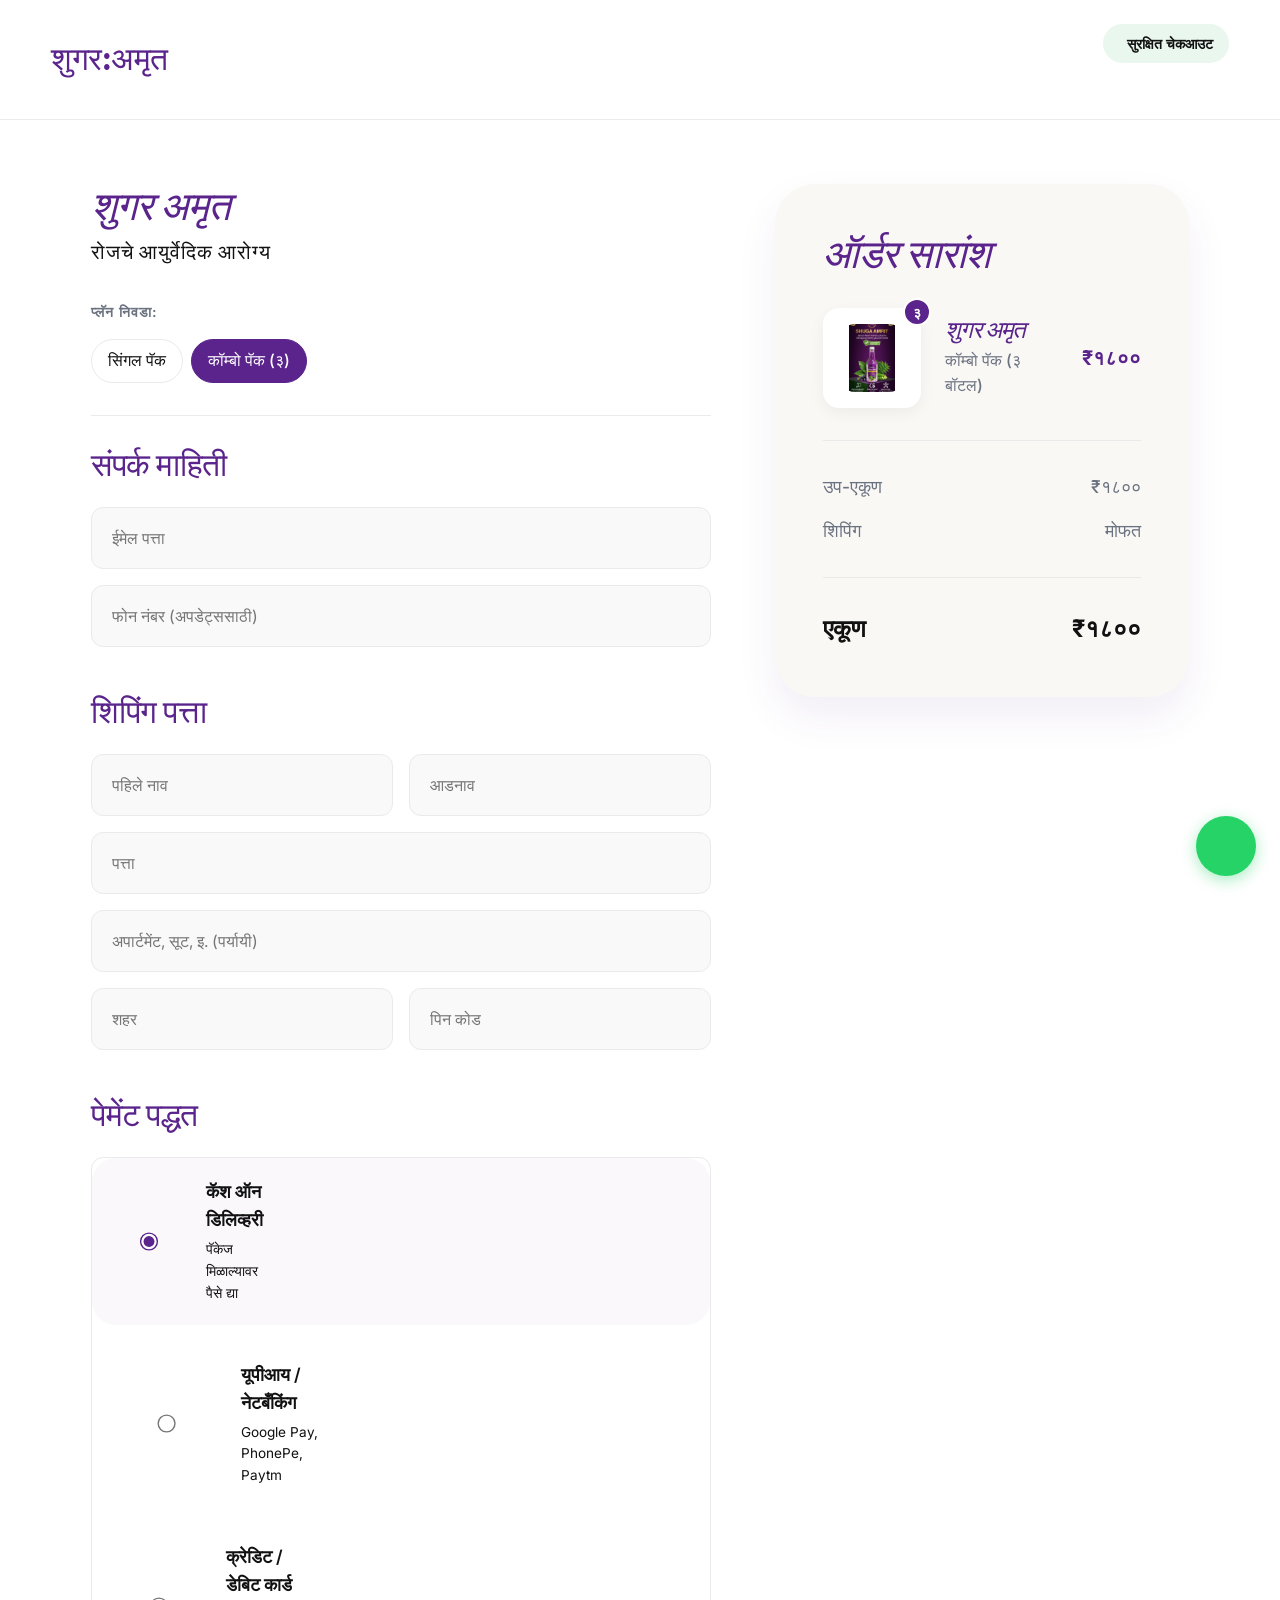
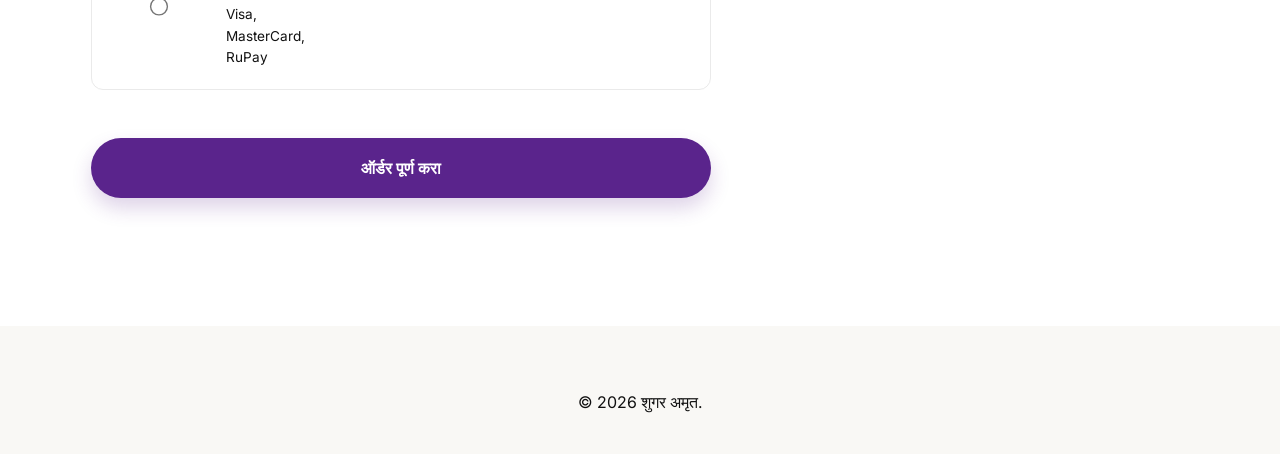
==== checkout.html @ d5b39d48 "Initial commit of Ecom Website" ====
<!DOCTYPE html>
<html lang="mr">
<head>
    <meta charset="UTF-8">
    <meta name="viewport" content="width=device-width, initial-scale=1.0">
    <title>चेकआउट | शुगर अमृत</title>
    
    <link rel="preconnect" href="https://fonts.googleapis.com">
    <link rel="preconnect" href="https://fonts.gstatic.com" crossorigin>
    <link href="https://fonts.googleapis.com/css2?family=DM+Serif+Display:ital@0;1&family=Inter:wght@400;500;600;700&display=swap" rel="stylesheet">
    <link rel="stylesheet" href="css/styles.css">
    <link href="https://cdn.jsdelivr.net/npm/remixicon@3.5.0/fonts/remixicon.css" rel="stylesheet">
</head>
<body class="checkout-page">

    <!-- CHECKOUT HEADER -->
    <header class="checkout-header">
        <div class="container checkout-header-inner">
            <a href="index.html" class="logo">शुगर:अमृत</a>
            <div class="secure-badge"><i class="ri-lock-2-line"></i> सुरक्षित चेकआउट</div>
        </div>
    </header>

    <main class="checkout-grid fade-in">
        
        <!-- LEFT COLUMN: FORM -->
        <div class="checkout-form-section">
            <form class="checkout-form" id="checkoutForm">
                
                <div class="shade-selector">
                    <h3 class="italic-display" style="font-size: 2.5rem; margin-bottom: 0.5rem;">शुगर अमृत</h3>
                    <p style="text-transform: none; font-family: var(--font-heading); font-size: 1.25rem; color: var(--clr-text); font-weight: 400; margin-bottom: 2rem;">रोजचे आयुर्वेदिक आरोग्य</p>
                    
                    <p>प्लॅन निवडा:</p>
                    <div class="shade-pills" id="planSelector">
                        <div class="shade-pill" data-plan="single">सिंगल पॅक</div>
                        <div class="shade-pill active" data-plan="combo">कॉम्बो पॅक (३)</div>
                    </div>
                </div>

                <div style="margin: 2rem 0; height: 1px; background: #EAEAEA;"></div>

                <section class="form-group">
                    <h3>संपर्क माहिती</h3>
                    <div class="input-row">
                        <input type="email" placeholder="ईमेल पत्ता" required>
                    </div>
                    <div class="input-row">
                        <input type="tel" placeholder="फोन नंबर (अपडेट्ससाठी)" required>
                    </div>
                </section>

                <section class="form-group">
                    <h3>शिपिंग पत्ता</h3>
                    <div class="input-row split">
                        <input type="text" placeholder="पहिले नाव" required>
                        <input type="text" placeholder="आडनाव" required>
                    </div>
                    <div class="input-row">
                        <input type="text" placeholder="पत्ता" required>
                    </div>
                    <div class="input-row">
                        <input type="text" placeholder="अपार्टमेंट, सूट, इ. (पर्यायी)">
                    </div>
                    <div class="input-row split">
                        <input type="text" placeholder="शहर" required>
                        <input type="text" placeholder="पिन कोड" required>
                    </div>
                </section>

                <section class="form-group">
                    <h3>पेमेंट पद्धत</h3>
                    <div class="payment-methods">
                        <label class="payment-option selected">
                            <div class="payment-radio-flex">
                                <input type="radio" name="payment" value="cod" checked>
                                <div class="payment-info">
                                    <span class="option-text">कॅश ऑन डिलिव्हरी</span>
                                    <span class="payment-subtext">पॅकेज मिळाल्यावर पैसे द्या</span>
                                </div>
                            </div>
                            <i class="ri-money-rupee-circle-line payment-icon"></i>
                        </label>
                        <label class="payment-option">
                            <div class="payment-radio-flex">
                                <input type="radio" name="payment" value="upi">
                                <div class="payment-info">
                                    <span class="option-text">यूपीआय / नेटबँकिंग</span>
                                    <span class="payment-subtext">Google Pay, PhonePe, Paytm</span>
                                </div>
                            </div>
                            <div class="payment-icons-group">
                                <i class="ri-google-play-line"></i>
                                <i class="ri-smartphone-line"></i>
                            </div>
                        </label>
                        <label class="payment-option">
                            <div class="payment-radio-flex">
                                <input type="radio" name="payment" value="card">
                                <div class="payment-info">
                                    <span class="option-text">क्रेडिट / डेबिट कार्ड</span>
                                    <span class="payment-subtext">Visa, MasterCard, RuPay</span>
                                </div>
                            </div>
                            <div class="payment-icons-group">
                                <i class="ri-visa-line"></i>
                                <i class="ri-mastercard-line"></i>
                            </div>
                        </label>
                    </div>
                </section>

                <button type="submit" class="btn btn-primary btn-block btn-pay">ऑर्डर पूर्ण करा</button>
            </form>
        </div>

        <!-- RIGHT COLUMN: SUMMARY -->
        <aside class="checkout-summary-section">
            <div class="summary-card">
                <h3 class="italic-display">ऑर्डर सारांश</h3>
                
                <div class="cart-item">
                    <div class="item-img">
                        <img src="assets/images/product-main.png" alt="Product">
                        <span class="item-qty" id="qtyBadge">३</span>
                    </div>
                    <div class="item-details">
                        <h4 class="italic-display">शुगर अमृत</h4>
                        <p class="item-variant" id="planName">कॉम्बो पॅक</p>
                    </div>
                    <div class="item-price" id="planPrice">₹१८००</div>
                </div>

                <div class="summary-lines">
                    <div class="line">
                        <span>उप-एकूण</span>
                        <span id="subtotalPrice">₹१८००</span>
                    </div>
                    <div class="line">
                        <span>शिपिंग</span>
                        <span>मोफत</span>
                    </div>
                </div>
                
                <div class="summary-total">
                    <span>एकूण</span>
                    <span class="total-price" id="totalPrice">₹१८००</span>
                </div>
            </div>
        </aside>
        
    </main>

    <footer class="footer">
        <div class="container footer-bottom" style="border: none; padding-top: 0; margin-top: -2rem;">
            <p>&copy; 2026 शुगर अमृत.</p>
        </div>
    </footer>

    <!-- WHATSAPP FLOATING BUTTON -->
    <a href="https://wa.me/919270283842" target="_blank" class="whatsapp-float">
        <i class="ri-whatsapp-line"></i>
    </a>

    <!-- PAYMENT GATEWAY MODAL (SIMULATED) -->
    <div id="payment-modal" class="payment-modal">
        <div class="payment-modal-content">
            <div class="payment-modal-header">
                <h3>सुरक्षित पेमेंट</h3>
                <button type="button" class="close-modal"><i class="ri-close-line"></i></button>
            </div>
            <div class="payment-modal-body">
                <div class="secure-badge"><i class="ri-lock-2-line"></i> 100% Secure Checkout</div>
                
                <div class="payment-loader" id="payment-loader">
                    <div class="spinner"></div>
                    <p>पेमेंट गेटवे लोड होत आहे...</p>
                </div>
                
                <div class="payment-form" id="payment-fake-form" style="display:none;">
                    <p class="pay-amount">एकूण रक्कम: <span id="modal-amount">₹९९९</span></p>
                    
                    <!-- CARD UI -->
                    <div id="card-ui-section" style="display:none;">
                        <div class="fake-input">
                            <i class="ri-bank-card-line"></i> 
                            <input type="text" placeholder="कार्ड नंबर प्रविष्ट करा" style="background:transparent; border:none; outline:none; width:100%; font-size:1rem; color:var(--clr-dark);">
                        </div>
                    </div>

                    <!-- UPI UI -->
                    <div id="upi-ui-section" style="display:none; text-align:center;">
                        <div style="background:#F5F7FA; padding:1.5rem; border-radius:var(--radius-lg); margin-bottom:1rem; border:1px solid var(--clr-gray-300);">
                            <div style="display:flex; align-items:center; justify-content:center; gap:0.5rem; margin-bottom:1rem;">
                                <div style="background:#5C469C; color:white; width:36px; height:36px; border-radius:50%; display:flex; align-items:center; justify-content:center; font-weight:bold; font-size:1.1rem;">S</div>
                                <h4 style="margin:0; font-size:1.25rem; color:var(--clr-dark);">Sanket Metkar</h4>
                            </div>
                            <!-- Generating real UPI QR Code using QR Server API -->
                            <img src="https://api.qrserver.com/v1/create-qr-code/?size=200x200&data=upi://pay?pa=sanketmetkar2023@okaxis&pn=Sanket%20Metkar" alt="UPI QR Code" style="background:white; padding:0.5rem; border-radius:0.5rem; border:1px solid #EAEAEA; max-width:200px;">
                            <p style="margin-top:1rem; font-weight:600; color:var(--clr-dark); font-size:1.1rem;">UPI ID: sanketmetkar2023@okaxis</p>
                            <p style="margin-top:0.5rem; font-size:0.9rem; color:var(--clr-gray-600);">कोणत्याही UPI ॲपसह स्कॅन करा (GPay, PhonePe, Paytm)</p>
                        </div>
                    </div>

                    <button type="button" class="btn btn-primary btn-block" id="confirm-fake-pay" style="margin-top:1.5rem;">पेमेंट पूर्ण केले</button>
                </div>
                
                <div class="payment-success" id="payment-success-msg" style="display:none;">
                    <i class="ri-checkbox-circle-fill" style="color:var(--clr-success); font-size:5rem; margin-bottom:1rem; display:inline-block;"></i>
                    <h3>पेमेंट यशस्वी!</h3>
                    <p style="margin-top:0.5rem; color:var(--clr-gray-600);">तुमची ऑर्डर प्राप्त झाली आहे.</p>
                </div>
            </div>
        </div>
    </div>

    <!-- JS -->
    <script src="js/app.js"></script>
</body>
</html>
---- css/styles.css ----
/* ==========================================================================
   "UN:FLTRD" INSPIRED DESIGN SYSTEM & VARIABLES
   ========================================================================== */
:root {
    /* Colors */
    --clr-primary: #5A248C; /* Deep Royal Purple */
    --clr-primary-light: #7E40BB; 
    --clr-secondary: #2E6B3F; /* Forest Green */
    --clr-accent: #D4AF37; /* Gold */
    --clr-bg: #F9F8F5; /* Warm Off White */
    --clr-white: #FFFFFF;
    --clr-text: #111111;
    --clr-muted: #6B7280;
    
    /* Vibrant Gradients */
    --gradient-hero: linear-gradient(145deg, #F9F8F5 0%, #EADDF2 50%, #F5EFD7 100%);
    --gradient-alt: linear-gradient(145deg, #EADDF2 0%, #D5E2D9 100%);

    /* Typography */
    --font-heading: 'DM Serif Display', serif;
    --font-body: 'Inter', sans-serif;

    /* Layout */
    --max-width: 1400px;
    --radius-lg: 40px;
    --radius-md: 24px;
    --shadow-card: 0 20px 40px rgba(90, 36, 140, 0.08);
    --shadow-hover: 0 30px 60px rgba(90, 36, 140, 0.15);
    --transition: all 0.3s cubic-bezier(0.25, 0.8, 0.25, 1);
}

* { margin: 0; padding: 0; box-sizing: border-box; }
html { scroll-behavior: smooth; font-size: 16px; }
body { font-family: var(--font-body); color: var(--clr-text); background-color: var(--clr-bg); line-height: 1.6; overflow-x: hidden; }

h1, h2, h3, h4, h5, h6 { font-family: var(--font-heading); font-weight: 400; line-height: 1.1; color: var(--clr-primary); letter-spacing: -0.5px; }
.italic-display { font-style: italic; letter-spacing: -1px; }
a { text-decoration: none; color: inherit; transition: var(--transition); }
ul { list-style: none; }
img { max-width: 100%; height: auto; display: block; border-radius: inherit; }

.container { max-width: var(--max-width); margin: 0 auto; padding: 0 4vw; }
.section-padding { padding: 6rem 0; }
.bg-gradient { background: var(--gradient-alt); }
.bg-white { background-color: var(--clr-white); }
.text-center { text-align: center; }

/* ==========================================================================
   BUTTONS & CARDS
   ========================================================================== */
.btn { display: inline-flex; align-items: center; justify-content: center; padding: 1.25rem 2.5rem; font-family: var(--font-body); font-weight: 600; font-size: 1rem; cursor: pointer; border: none; border-radius: 100px; transition: var(--transition); }
.btn-primary { background-color: var(--clr-primary); color: var(--clr-white); box-shadow: 0 10px 20px rgba(90, 36, 140, 0.2); }
.btn-primary:hover { background-color: var(--clr-primary-light); transform: translateY(-2px); box-shadow: 0 15px 30px rgba(90, 36, 140, 0.3); }
.btn-outline { background-color: var(--clr-white); border: 2px solid var(--clr-primary); color: var(--clr-primary); }
.btn-outline:hover { background-color: var(--clr-primary); color: var(--clr-white); }
.btn-large { padding: 1.5rem 3rem; font-size: 1.1rem; }
.btn-block { width: 100%; }

.soft-card { background: var(--clr-white); border-radius: var(--radius-lg); box-shadow: var(--shadow-card); overflow: hidden; transition: var(--transition); }
.soft-card:hover { box-shadow: var(--shadow-hover); transform: translateY(-5px); }

/* ==========================================================================
   NAVIGATION
   ========================================================================== */
.top-bar { background-color: var(--clr-primary); color: var(--clr-white); text-align: center; padding: 0.6rem; font-size: 0.85rem; font-weight: 500; text-transform: uppercase; letter-spacing: 1px; }
.navbar { position: sticky; top: 0; background: rgba(255, 255, 255, 0.95); backdrop-filter: blur(10px); z-index: 100; box-shadow: 0 4px 20px rgba(0,0,0,0.03); }
.nav-inner { display: flex; justify-content: space-between; align-items: center; height: 80px; }
.logo { font-family: var(--font-heading); font-size: 2rem; letter-spacing: -0.5px; color: var(--clr-primary); text-transform: lowercase; }
.nav-links { display: flex; gap: 3rem; }
.nav-links a { font-size: 1rem; font-weight: 600; color: var(--clr-primary); }
.nav-links a:hover { color: var(--clr-accent); }
.nav-cta { padding: 0.75rem 1.75rem; }

/* Mobile Nav */
.mobile-menu-btn { display: none; font-size: 1.75rem; color: var(--clr-primary); cursor: pointer; }
.mobile-nav-overlay { position: fixed; top: 0; left: 0; width: 100%; height: 100vh; background: var(--gradient-hero); z-index: 999; display: flex; flex-direction: column; justify-content: center; align-items: center; gap: 2rem; transform: translateY(-100%); transition: transform 0.4s cubic-bezier(0.77, 0, 0.175, 1); }
.mobile-nav-overlay.active { transform: translateY(0); }
.close-menu { position: absolute; top: 2rem; right: 2rem; font-size: 2rem; color: var(--clr-primary); cursor: pointer; }
.mobile-link { font-family: var(--font-heading); font-size: 3rem; color: var(--clr-primary); }

/* ==========================================================================
   E-COMMERCE HERO
   ========================================================================== */
.hero { background: var(--gradient-hero); padding: 4rem 0 6rem; border-bottom-left-radius: var(--radius-lg); border-bottom-right-radius: var(--radius-lg); margin-bottom: 2rem; }
.hero-ecommerce-grid { display: grid; grid-template-columns: 1fr 1fr; gap: 4rem; align-items: center; }

.visual-card { padding: 0; align-items: center; background: transparent; overflow: hidden; height: auto; display: flex; justify-content: center; position: relative; border-radius: var(--radius-lg); }
.visual-card img { width: 100%; height: auto; object-fit: cover; padding: 0; border-radius: var(--radius-lg); display: block; }
.badge-absolute { position: absolute; top: 1.5rem; left: 1.5rem; }
.eyebrow-badge { background: var(--clr-primary); color: var(--clr-white); padding: 0.5rem 1.25rem; border-radius: 100px; font-size: 0.85rem; font-weight: 600; }

.thumb-strip { display: flex; gap: 1rem; margin-top: 1.5rem; justify-content: center; }
.thumb-strip img { width: 80px; height: 80px; object-fit: cover; border-radius: var(--radius-md); border: 2px solid transparent; cursor: pointer; transition: var(--transition); background: var(--clr-white); padding: 0.5rem; }
.thumb-strip img.active { border-color: var(--clr-primary); }

.reviews-stars { display: flex; align-items: center; gap: 0.5rem; font-size: 0.9rem; font-weight: 600; color: var(--clr-muted); margin-bottom: 1.5rem; }
.reviews-stars i { color: var(--clr-accent); font-size: 1.2rem; }
.hero-title-ecommerce { font-size: 4rem; margin-bottom: 1rem; }
.hero-subtitle { font-size: 1.15rem; color: var(--clr-text); font-weight: 500; margin-bottom: 2rem; }

.price-display { display: flex; align-items: baseline; gap: 1rem; margin-bottom: 1rem; }
.current-price { font-size: 2.5rem; font-weight: 700; color: var(--clr-primary); }
.mrp-price { font-size: 1.25rem; text-decoration: line-through; color: var(--clr-muted); }
.save-badge { background: #E8F5E9; color: var(--clr-secondary); padding: 0.3rem 0.75rem; border-radius: 100px; font-weight: 700; font-size: 0.85rem; }

.trust-icons-strip { display: flex; gap: 1.5rem; margin-top: 2rem; font-size: 0.9rem; font-weight: 600; color: var(--clr-muted); }
.trust-icons-strip i { color: var(--clr-primary); font-size: 1.2rem; vertical-align: middle; margin-right: 0.25rem; }

/* LOGO BANNER */
.logo-banner { padding: 2rem 0; border-bottom: 1px solid #EAEAEA; text-align: center; }
.logo-banner-text { font-weight: 700; font-size: 0.9rem; color: var(--clr-muted); letter-spacing: 2px; }

/* ==========================================================================
   LIFESTYLE BANNER
   ========================================================================== */
.lifestyle-banner { padding: 4rem 0; }
.lifestyle-card { display: grid; grid-template-columns: 1fr 1fr; align-items: center; background: var(--gradient-alt); }
.lifestyle-img img { width: 100%; height: 100%; object-fit: cover; }
.lifestyle-content { padding: 4rem; }

/* ==========================================================================
   REVIEWS SECTION
   ========================================================================== */
.reviews-grid { display: grid; grid-template-columns: repeat(3, 1fr); gap: 2rem; }
.review-card { padding: 3rem 2rem; text-align: center; }
.review-stars { margin-bottom: 1.5rem; }
.review-stars i { color: var(--clr-accent); font-size: 1.5rem; }
.review-card h3 { font-size: 1.75rem; margin-bottom: 1rem; }
.review-text { font-size: 1rem; color: var(--clr-text); font-weight: 500; margin-bottom: 2rem; line-height: 1.6; }
.review-author { font-weight: 700; font-size: 0.9rem; color: var(--clr-muted); display: flex; align-items: center; justify-content: center; gap: 0.5rem; }
.verified { color: var(--clr-secondary); font-size: 0.8rem; background: #E8F5E9; padding: 0.2rem 0.6rem; border-radius: 100px; display: inline-flex; align-items: center; gap: 0.25rem;}

/* ==========================================================================
   FAQ SECTION
   ========================================================================== */
.faq-container { max-width: 800px; margin: 0 auto; }
.faq-accordion { margin-top: 3rem; }
.faq-item { border-bottom: 1px solid #EAEAEA; margin-bottom: 1rem; padding-bottom: 1rem; }
.faq-header { display: flex; justify-content: space-between; align-items: center; cursor: pointer; padding: 1rem 0; }
.faq-header h4 { font-family: var(--font-body); font-weight: 700; font-size: 1.1rem; color: var(--clr-text); margin: 0; }
.faq-header i { font-size: 1.5rem; color: var(--clr-primary); transition: transform 0.3s; }
.faq-item.active .faq-header i { transform: rotate(45deg); }
.faq-content { max-height: 0; overflow: hidden; transition: max-height 0.3s ease-out; }
.faq-item.active .faq-content { max-height: 200px; }
.faq-content p { color: var(--clr-muted); font-weight: 500; padding-bottom: 1rem; }


/* ==========================================================================
   BENEFITS / TIMELINE / PRICING (From un:fltrd base)
   ========================================================================== */
.section-heading { text-align: center; margin-bottom: 4rem; }
.section-heading h2 { font-size: 4rem; margin-bottom: 1rem; }
.section-heading p { font-size: 1.25rem; color: var(--clr-muted); font-weight: 500; }

.benefits-grid { display: grid; grid-template-columns: repeat(4, 1fr); gap: 2rem; }
.benefit-card { background: var(--clr-white); border-radius: var(--radius-md); padding: 2.5rem 2rem; text-align: center; box-shadow: 0 10px 30px rgba(0,0,0,0.03); border: 2px solid transparent; transition: var(--transition); }
.benefit-card:hover { border-color: var(--clr-primary); transform: translateY(-5px); }
.benefit-card h3 { font-size: 1.5rem; margin-bottom: 1rem; }
.benefit-card i { font-size: 2.5rem; color: var(--clr-accent); margin-bottom: 1rem; display: block; }

.timeline-grid { display: grid; grid-template-columns: repeat(3, 1fr); gap: 2rem; position: relative; text-align: center; }
.timeline-grid::before { content: ''; position: absolute; top: 50%; left: 10%; right: 10%; height: 2px; border-top: 2px dashed #E0E0E0; z-index: 0; }
.timeline-step { position: relative; z-index: 1; }
.timeline-img { width: 200px; height: 200px; margin: 0 auto 2rem; background: var(--clr-bg); border-radius: 50%; padding: 2rem; box-shadow: var(--shadow-card); }
.timeline-img img { width: 100%; height: 100%; object-fit: contain; }
.timeline-node { width: 24px; height: 24px; background: #D8BFE3; border: 4px solid var(--clr-white); border-radius: 50%; margin: 0 auto 1.5rem; }
.timeline-step h4 { font-size: 0.9rem; text-transform: uppercase; letter-spacing: 2px; color: var(--clr-primary); margin-bottom: 0.5rem; font-family: var(--font-body); font-weight: 700; }
.timeline-step h3 { font-size: 1.75rem; margin-bottom: 1rem; }
.timeline-step p { color: var(--clr-muted); font-weight: 500; font-size: 0.9rem; }

.pricing-grid { display: grid; grid-template-columns: 1fr 1fr; gap: 2rem; max-width: 1000px; margin: 0 auto; }
.pricing-card { background: var(--clr-white); border-radius: var(--radius-lg); padding: 3rem; box-shadow: var(--shadow-card); text-align: center; position: relative; border: 2px solid transparent; }
.pricing-card.featured { border-color: var(--clr-primary); }
.pricing-badge { position: absolute; top: -15px; left: 50%; transform: translateX(-50%); background: var(--clr-primary); color: var(--clr-white); padding: 0.5rem 1.5rem; border-radius: 100px; font-weight: 700; font-size: 0.9rem; }
.pricing-card img { height: 200px; margin: 0 auto 2rem; object-fit: contain; }
.pricing-card h3 { font-size: 2.5rem; margin-bottom: 1rem; }
.price { font-size: 2.5rem; font-weight: 700; color: var(--clr-text); font-family: var(--font-body); margin-bottom: 1.5rem; }
.strike { text-decoration: line-through; color: var(--clr-muted); font-size: 1.25rem; font-weight: 400; margin-right: 0.5rem; }
.features-list { margin-bottom: 2.5rem; text-align: left; }
.features-list li { display: flex; align-items: center; gap: 0.75rem; margin-bottom: 1rem; font-weight: 500; }
.features-list i { color: var(--clr-secondary); font-size: 1.25rem; }

/* ==========================================================================
   CHECKOUT PAGE
   ========================================================================== */
.checkout-page { background-color: var(--clr-white); }
.checkout-header { border-bottom: 1px solid #EAEAEA; padding: 1.5rem 0; }
.checkout-header-inner { display: flex; justify-content: space-between; align-items: center; }
.secure-badge { font-size: 0.9rem; color: var(--clr-secondary); font-weight: 600; display: flex; align-items: center; gap: 0.5rem; }
.checkout-grid { display: grid; grid-template-columns: 1.2fr 0.8fr; gap: 4rem; padding: 4rem 4vw; max-width: 1200px; margin: 0 auto; }
.form-group { margin-bottom: 3rem; }
.form-group h3 { font-size: 2rem; margin-bottom: 1.5rem; }
.input-row { margin-bottom: 1rem; }
.input-row.split { display: grid; grid-template-columns: 1fr 1fr; gap: 1rem; }
input { width: 100%; padding: 1.25rem; border: 1px solid #EAEAEA; border-radius: 12px; font-family: var(--font-body); font-size: 1rem; background: #F9F9F9; outline: none; transition: var(--transition); }
input:focus { border-color: var(--clr-primary); background: var(--clr-white); box-shadow: 0 0 0 4px rgba(90,36,140,0.1); }
.payment-methods { border: 1px solid #EAEAEA; border-radius: 12px; overflow: hidden; }
.payment-option { display: flex; align-items: center; gap: 1rem; padding: 1.5rem; border-bottom: 1px solid #EAEAEA; cursor: pointer; background: #F9F9F9; transition: var(--transition); }
.payment-option:last-child { border-bottom: none; }
.payment-option:hover { background: var(--clr-white); }
.option-text { font-weight: 600; font-size: 1.1rem; }
.shade-selector { margin-bottom: 2rem; }
.shade-selector p { font-size: 0.9rem; font-weight: 600; margin-bottom: 1rem; color: var(--clr-muted); text-transform: uppercase; letter-spacing: 1px; }
.shade-pills { display: flex; gap: 0.5rem; flex-wrap: wrap; }
.shade-pill { border: 1px solid #EAEAEA; padding: 0.5rem 1rem; border-radius: 100px; font-weight: 500; cursor: pointer; transition: var(--transition); }
.shade-pill.active { border-color: var(--clr-primary); background: var(--clr-primary); color: var(--clr-white); }
.checkout-summary-section { position: sticky; top: 120px; }
.summary-card { background: var(--clr-bg); border-radius: var(--radius-lg); padding: 3rem; box-shadow: var(--shadow-card); }
.summary-card h3 { font-size: 2.5rem; margin-bottom: 2rem; }
.cart-item { display: flex; align-items: center; gap: 1.5rem; margin-bottom: 2rem; padding-bottom: 2rem; border-bottom: 1px solid #EAEAEA; }
.item-img { position: relative; width: 100px; height: 100px; background: var(--clr-white); border-radius: 16px; padding: 1rem; box-shadow: 0 5px 15px rgba(0,0,0,0.05); }
.item-img img { width: 100%; height: 100%; object-fit: contain; }
.item-qty { position: absolute; top: -10px; right: -10px; background: var(--clr-primary); color: var(--clr-white); width: 28px; height: 28px; border-radius: 50%; display: flex; align-items: center; justify-content: center; font-weight: 600; font-size: 0.9rem; border: 2px solid var(--clr-white); }
.item-details h4 { font-size: 1.5rem; margin-bottom: 0.25rem; }
.item-variant { color: var(--clr-muted); font-weight: 500; }
.item-price { font-weight: 700; font-size: 1.25rem; color: var(--clr-primary); }
.summary-lines .line { display: flex; justify-content: space-between; margin-bottom: 1rem; font-size: 1.1rem; font-weight: 500; color: var(--clr-muted); }
.summary-total { display: flex; justify-content: space-between; align-items: center; margin-top: 2rem; padding-top: 2rem; border-top: 1px solid #EAEAEA; font-size: 1.5rem; font-weight: 700; }

/* ==========================================================================
   FOOTER
   ========================================================================== */
.footer { background: var(--clr-bg); padding: 6rem 0 2rem; margin-top: 4rem; }
.footer-grid { display: grid; grid-template-columns: 2fr 1fr 1fr; gap: 4rem; margin-bottom: 4rem; }
.footer-brand .logo { font-size: 3rem; margin-bottom: 1rem; }
.footer-links h4 { font-size: 1rem; font-family: var(--font-body); font-weight: 700; text-transform: uppercase; margin-bottom: 1.5rem; color: var(--clr-primary); }
.footer-links a { display: block; margin-bottom: 1rem; font-weight: 500; color: var(--clr-text); }
.footer-links a:hover { color: var(--clr-primary); }
.footer-bottom {
    border-top: 1px solid rgba(255, 255, 255, 0.1);
    text-align: center;
    padding-top: 2rem;
    color: var(--clr-gray-300);
}

/* ==========================================================================
   CHECKOUT PAYMENT OPTIONS UI
   ========================================================================== */
.payment-methods {
    display: flex;
    flex-direction: column;
    gap: 1rem;
    margin-top: 1rem;
}
.payment-option {
    display: flex;
    justify-content: space-between;
    align-items: center;
    padding: 1.25rem;
    border: 2px solid var(--clr-gray-300);
    border-radius: var(--radius-md);
    cursor: pointer;
    transition: var(--transition);
    background: #FFF;
}
.payment-option:hover {
    border-color: var(--clr-gray-400);
}
.payment-option.selected {
    border-color: var(--clr-primary);
    background: rgba(86, 43, 140, 0.03);
}
.payment-radio-flex {
    display: flex;
    align-items: center;
    gap: 1.25rem;
}
.payment-radio-flex input[type="radio"] {
    transform: scale(1.4);
    accent-color: var(--clr-primary);
}
.payment-info {
    display: flex;
    flex-direction: column;
}
.payment-info .option-text {
    font-weight: 600;
    color: var(--clr-dark);
    font-size: 1.1rem;
}
.payment-info .payment-subtext {
    font-size: 0.85rem;
    color: var(--clr-gray-600);
    margin-top: 0.3rem;
}
.payment-icons-group {
    display: flex;
    gap: 0.75rem;
    font-size: 1.75rem;
    color: var(--clr-gray-500);
}
.payment-icon {
    font-size: 1.75rem;
    color: var(--clr-primary);
}

/* ==========================================================================
   FAKE PAYMENT MODAL
   ========================================================================== */
.payment-modal {
    display: none;
    position: fixed;
    top: 0; left: 0; right: 0; bottom: 0;
    background: rgba(0,0,0,0.6);
    backdrop-filter: blur(4px);
    z-index: 9999;
    align-items: center;
    justify-content: center;
}
.payment-modal.active {
    display: flex;
}
.payment-modal-content {
    background: #FFF;
    border-radius: var(--radius-lg);
    width: 90%;
    max-width: 420px;
    box-shadow: 0 25px 50px -12px rgba(0,0,0,0.25);
    overflow: hidden;
    animation: modalPop 0.3s cubic-bezier(0.175, 0.885, 0.32, 1.275);
}
@keyframes modalPop {
    0% { transform: scale(0.9); opacity: 0; }
    100% { transform: scale(1); opacity: 1; }
}
.payment-modal-header {
    background: var(--clr-gray-100);
    padding: 1.25rem 1.5rem;
    display: flex;
    justify-content: space-between;
    align-items: center;
    border-bottom: 1px solid var(--clr-gray-200);
}
.payment-modal-header h3 {
    margin: 0;
    font-size: 1.2rem;
    color: var(--clr-dark);
}
.close-modal {
    background: none;
    border: none;
    font-size: 1.5rem;
    cursor: pointer;
    color: var(--clr-gray-500);
    transition: var(--transition);
}
.close-modal:hover { color: var(--clr-danger); }
.payment-modal-body {
    padding: 2rem;
    text-align: center;
}
.secure-badge {
    display: inline-flex;
    align-items: center;
    gap: 0.5rem;
    background: rgba(39, 174, 96, 0.1);
    color: var(--clr-success);
    padding: 0.5rem 1rem;
    border-radius: 50px;
    font-size: 0.9rem;
    font-weight: 600;
    margin-bottom: 2rem;
}
.spinner {
    width: 45px; height: 45px;
    border: 4px solid var(--clr-gray-200);
    border-top: 4px solid var(--clr-primary);
    border-radius: 50%;
    animation: spin 1s linear infinite;
    margin: 0 auto 1.5rem auto;
}
@keyframes spin { 0% { transform: rotate(0deg); } 100% { transform: rotate(360deg); } }
.fake-input {
    border: 1px solid var(--clr-gray-300);
    padding: 1rem 1.25rem;
    border-radius: var(--radius-md);
    color: var(--clr-gray-500);
    display: flex;
    align-items: center;
    gap: 0.75rem;
    background: var(--clr-gray-100);
    text-align: left;
}
.pay-amount {
    font-size: 1.4rem;
    font-weight: 700;
    margin-bottom: 1.5rem;
    color: var(--clr-dark);
}

/* ==========================================================================
   ANIMATIONS & MOBILE STICKY
   ========================================================================== */
.fade-in { opacity: 0; transform: translateY(20px); transition: opacity 0.8s ease-out, transform 0.8s ease-out; }
.fade-in.visible { opacity: 1; transform: translateY(0); }

.mobile-sticky-cta { display: none; position: fixed; bottom: 0; left: 0; width: 100%; background: var(--clr-white); padding: 1rem 4vw; box-shadow: 0 -10px 30px rgba(0,0,0,0.1); z-index: 98; transform: translateY(100%); transition: transform 0.3s; border-top-left-radius: var(--radius-md); border-top-right-radius: var(--radius-md); }
.mobile-sticky-cta.visible { transform: translateY(0); }

/* WhatsApp Floating Button */
.whatsapp-float {
    position: fixed;
    bottom: 24px;
    right: 24px;
    width: 60px;
    height: 60px;
    background-color: #25D366;
    color: #FFF;
    border-radius: 50%;
    display: flex;
    justify-content: center;
    align-items: center;
    font-size: 2rem;
    box-shadow: 0 4px 15px rgba(37, 211, 102, 0.4);
    z-index: 99;
    transition: var(--transition);
}
.whatsapp-float:hover {
    background-color: #128C7E;
    transform: translateY(-5px) scale(1.05);
    box-shadow: 0 8px 25px rgba(37, 211, 102, 0.5);
    color: #FFF;
}

/* ==========================================================================
   VIDEO SCROLL CAROUSEL
   ========================================================================== */
.video-reviews-container {
    width: 100%;
    max-width: 100%;
    padding: 2rem 0;
    overflow: hidden;
    margin-top: 2rem;
    box-sizing: border-box;
}
.video-scroll-track {
    display: flex !important;
    flex-direction: row !important;
    flex-wrap: nowrap !important;
    align-items: center;
    gap: 1.5rem;
    overflow-x: auto;
    scroll-snap-type: x mandatory;
    padding: 1rem 4vw;
    scrollbar-width: none; /* Firefox */
    padding-bottom: 2rem; /* Space for hover */
    width: 100%;
}
.video-scroll-track::-webkit-scrollbar {
    display: none; /* Safari and Chrome */
}
.video-card {
    flex: 0 0 280px !important;
    width: 280px !important;
    height: 480px !important;
    border-radius: var(--radius-lg);
    overflow: hidden;
    scroll-snap-align: center;
    position: relative;
    background: #000;
    box-shadow: 0 10px 30px rgba(0,0,0,0.15);
    transition: var(--transition);
    border: 6px solid #FFF !important;
    box-sizing: border-box;
    display: block;
}
@media (min-width: 1024px) {
    .video-card {
        flex: 0 0 320px;
        height: 550px;
    }
}
.video-card:hover {
    transform: scale(1.02);
}
.video-card video {
    width: 100%;
    height: 100%;
    object-fit: cover;
}
.video-overlay {
    position: absolute;
    top: 1rem;
    right: 1rem;
    background: rgba(0,0,0,0.5);
    backdrop-filter: blur(5px);
    border-radius: 50%;
    width: 40px;
    height: 40px;
    display: flex;
    justify-content: center;
    align-items: center;
    color: white;
    cursor: pointer;
    font-size: 1.25rem;
    transition: var(--transition);
}
.video-overlay:hover {
    background: rgba(0,0,0,0.8);
}

/* ==========================================================================
   RESPONSIVE
   ========================================================================== */
@media (max-width: 1024px) {
    .hero-ecommerce-grid { grid-template-columns: 1fr; }
    .hero-title-ecommerce { font-size: 3.5rem; }
    .lifestyle-card { grid-template-columns: 1fr; }
    .lifestyle-img img { height: 400px; }
    .benefits-grid { grid-template-columns: 1fr 1fr; }
    .reviews-grid { grid-template-columns: 1fr 1fr; }
    .timeline-grid { grid-template-columns: 1fr; gap: 4rem; }
    .timeline-grid::before { display: none; }
    .pricing-grid { grid-template-columns: 1fr; max-width: 500px; }
    .checkout-grid { grid-template-columns: 1fr; gap: 3rem; padding: 2rem 4vw; }
    .checkout-summary-section { position: relative; top: 0; order: -1; }
}

@media (max-width: 768px) {
    .nav-links, .nav-cta { display: none; }
    .mobile-menu-btn { display: block; }
    .logo { font-size: 1.75rem; }
    
    .hero-title-ecommerce { font-size: 3rem; }
    .trust-icons-strip { flex-direction: column; gap: 0.5rem; }
    
    .section-heading h2 { font-size: 3rem; }
    .benefits-grid { grid-template-columns: 1fr; }
    .reviews-grid { grid-template-columns: 1fr; }
    
    .footer-grid { grid-template-columns: 1fr; text-align: center; }
    
    .input-row.split { grid-template-columns: 1fr; }
    .summary-card { padding: 2rem 1.5rem; }
    
    .mobile-sticky-cta { display: block; }
    
    /* Push WhatsApp button above mobile sticky CTA */
    .whatsapp-float {
        bottom: 90px;
        right: 16px;
        width: 55px;
        height: 55px;
        font-size: 1.75rem;
    }
}
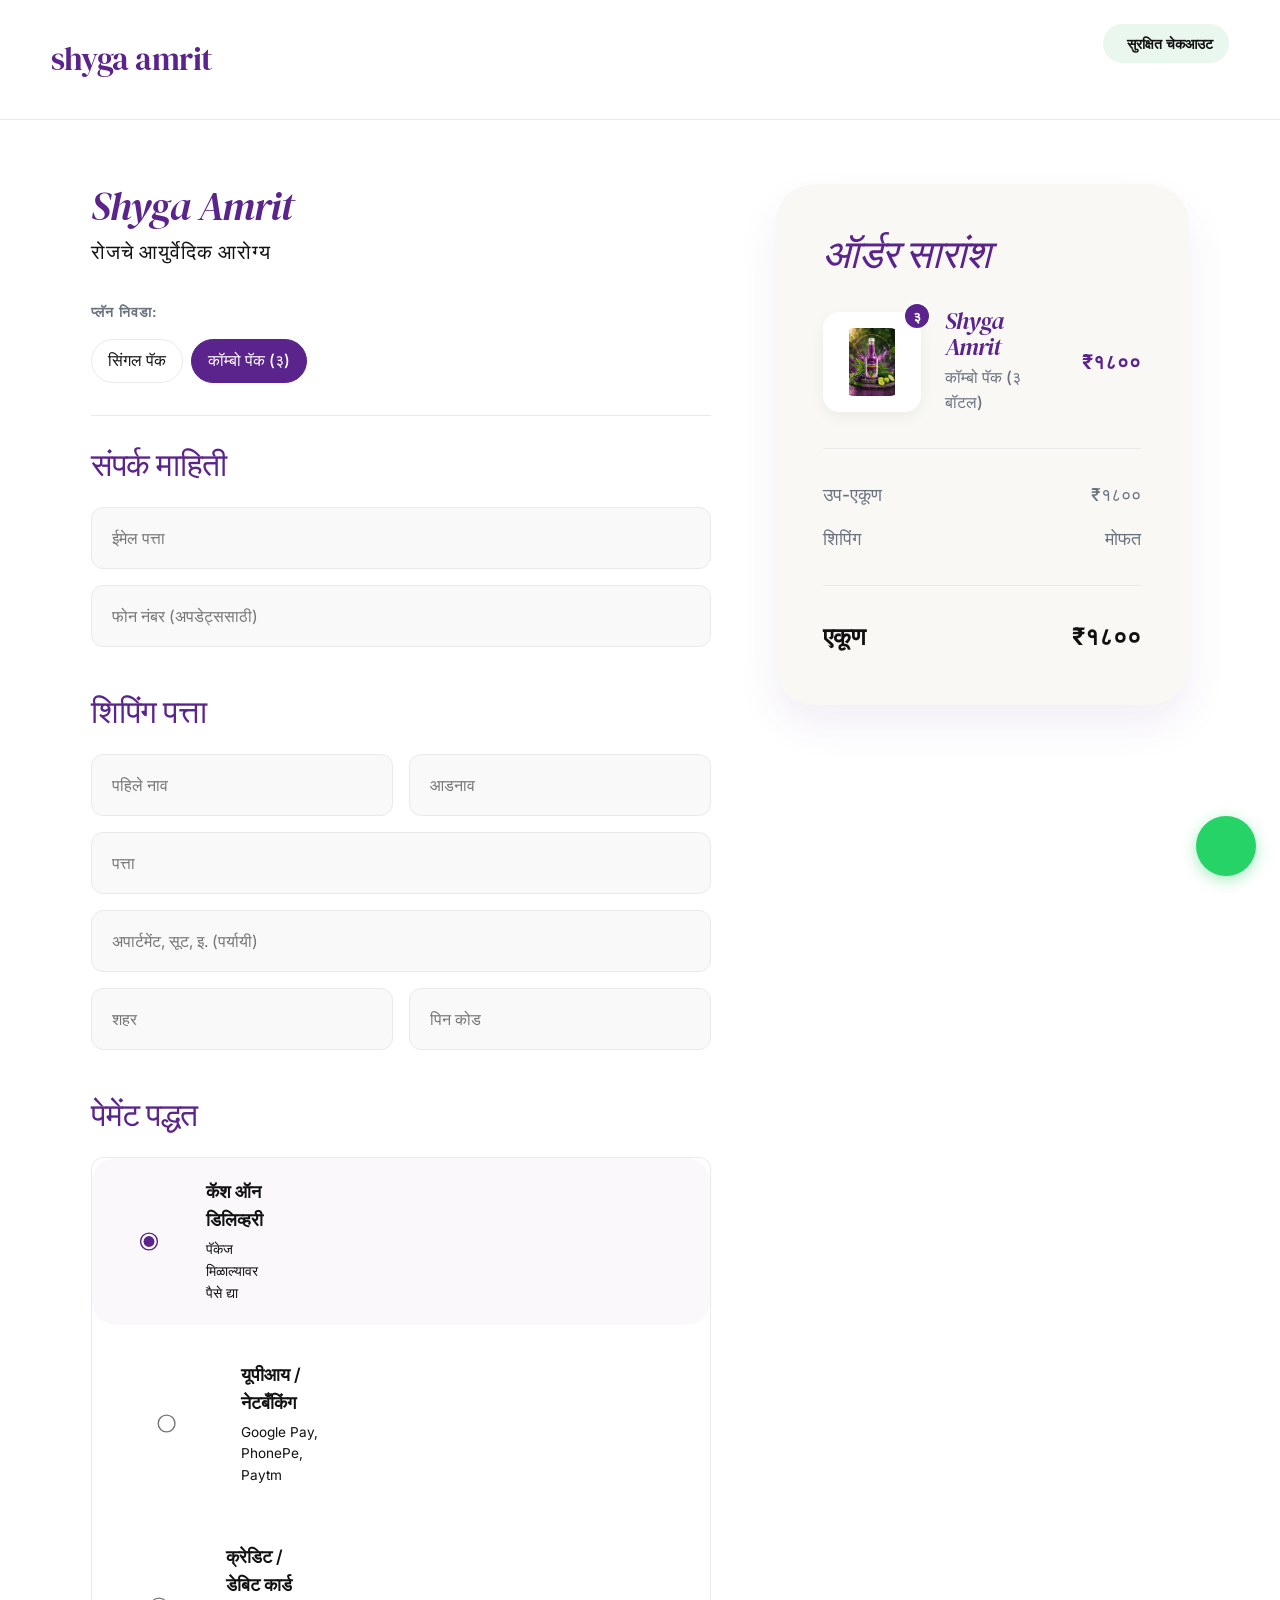
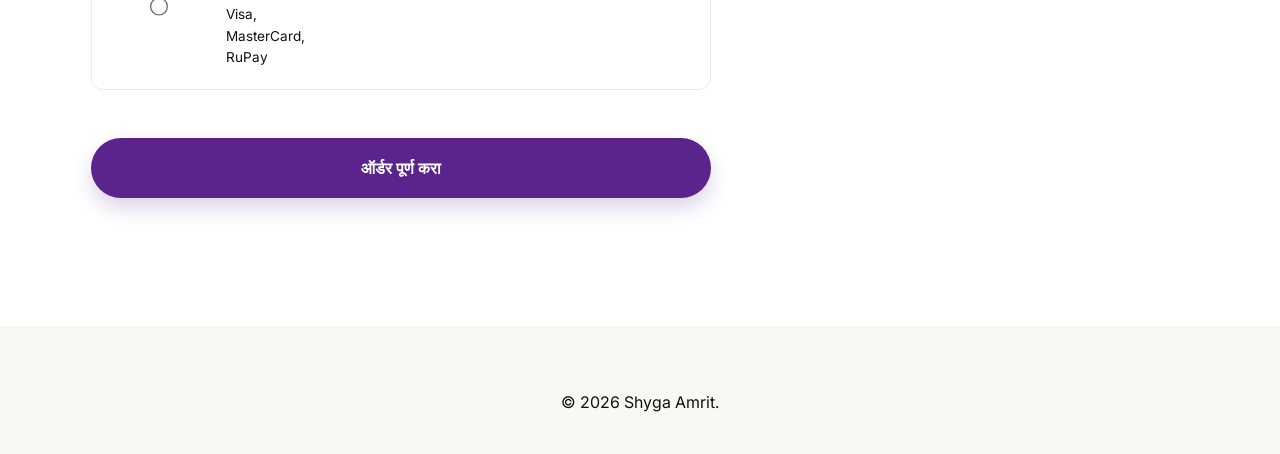
==== commit 252f4790: "Update brand name to Shyga Amrit" ====
--- a/checkout.html
+++ b/checkout.html
@@ -3,7 +3,7 @@
 <head>
     <meta charset="UTF-8">
     <meta name="viewport" content="width=device-width, initial-scale=1.0">
-    <title>चेकआउट | शुगर अमृत</title>
+    <title>चेकआउट | Shyga Amrit</title>
     
     <link rel="preconnect" href="https://fonts.googleapis.com">
     <link rel="preconnect" href="https://fonts.gstatic.com" crossorigin>
@@ -16,7 +16,7 @@
     <!-- CHECKOUT HEADER -->
     <header class="checkout-header">
         <div class="container checkout-header-inner">
-            <a href="index.html" class="logo">शुगर:अमृत</a>
+            <a href="index.html" class="logo">Shyga Amrit</a>
             <div class="secure-badge"><i class="ri-lock-2-line"></i> सुरक्षित चेकआउट</div>
         </div>
     </header>
@@ -28,7 +28,7 @@
             <form class="checkout-form" id="checkoutForm">
                 
                 <div class="shade-selector">
-                    <h3 class="italic-display" style="font-size: 2.5rem; margin-bottom: 0.5rem;">शुगर अमृत</h3>
+                    <h3 class="italic-display" style="font-size: 2.5rem; margin-bottom: 0.5rem;">Shyga Amrit</h3>
                     <p style="text-transform: none; font-family: var(--font-heading); font-size: 1.25rem; color: var(--clr-text); font-weight: 400; margin-bottom: 2rem;">रोजचे आयुर्वेदिक आरोग्य</p>
                     
                     <p>प्लॅन निवडा:</p>
@@ -125,7 +125,7 @@
                         <span class="item-qty" id="qtyBadge">३</span>
                     </div>
                     <div class="item-details">
-                        <h4 class="italic-display">शुगर अमृत</h4>
+                        <h4 class="italic-display">Shyga Amrit</h4>
                         <p class="item-variant" id="planName">कॉम्बो पॅक</p>
                     </div>
                     <div class="item-price" id="planPrice">₹१८००</div>
@@ -153,7 +153,7 @@
 
     <footer class="footer">
         <div class="container footer-bottom" style="border: none; padding-top: 0; margin-top: -2rem;">
-            <p>&copy; 2026 शुगर अमृत.</p>
+            <p>&copy; 2026 Shyga Amrit.</p>
         </div>
     </footer>
 
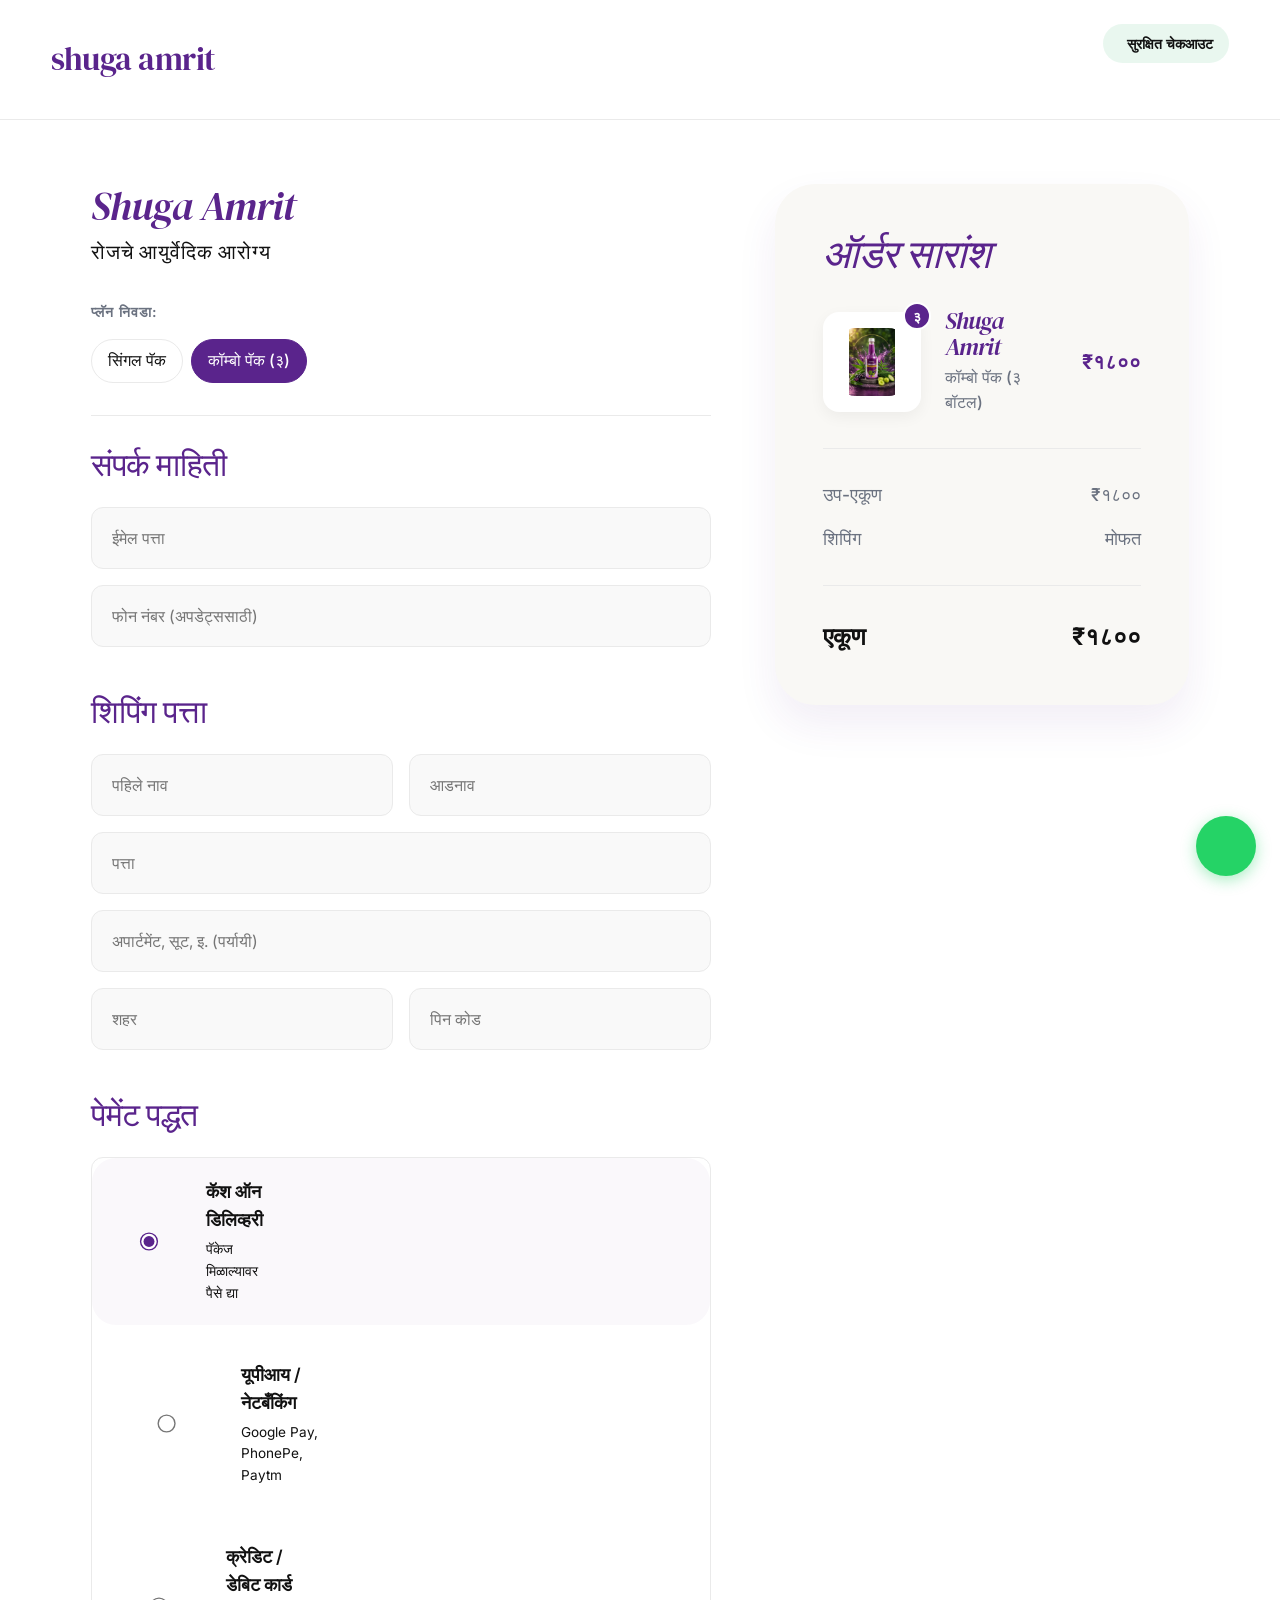
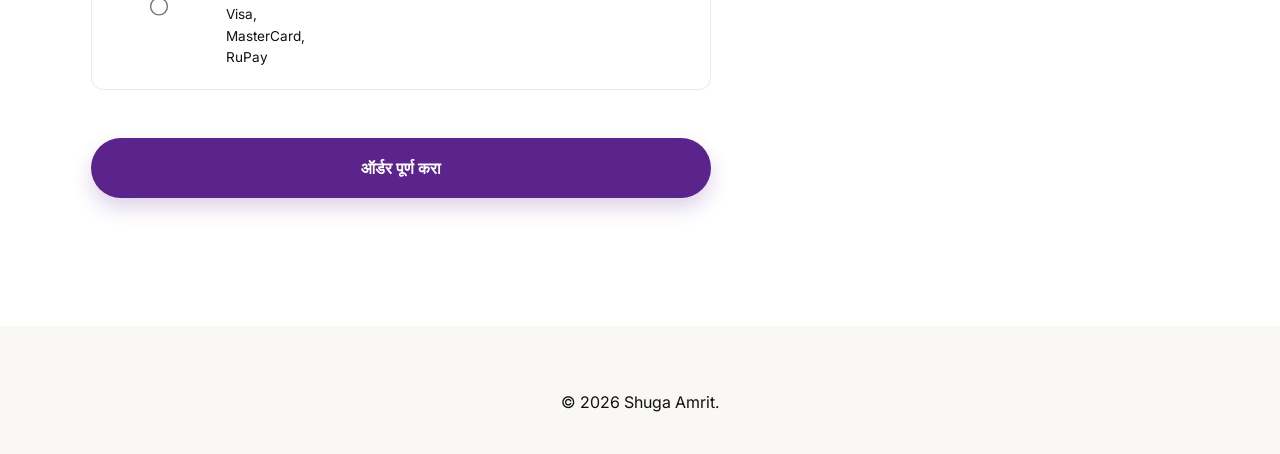
==== commit d2fd5982: "Fix brand typo: Shyga -> Shuga" ====
--- a/checkout.html
+++ b/checkout.html
@@ -3,7 +3,7 @@
 <head>
     <meta charset="UTF-8">
     <meta name="viewport" content="width=device-width, initial-scale=1.0">
-    <title>चेकआउट | Shyga Amrit</title>
+    <title>चेकआउट | Shuga Amrit</title>
     
     <link rel="preconnect" href="https://fonts.googleapis.com">
     <link rel="preconnect" href="https://fonts.gstatic.com" crossorigin>
@@ -16,7 +16,7 @@
     <!-- CHECKOUT HEADER -->
     <header class="checkout-header">
         <div class="container checkout-header-inner">
-            <a href="index.html" class="logo">Shyga Amrit</a>
+            <a href="index.html" class="logo">Shuga Amrit</a>
             <div class="secure-badge"><i class="ri-lock-2-line"></i> सुरक्षित चेकआउट</div>
         </div>
     </header>
@@ -28,7 +28,7 @@
             <form class="checkout-form" id="checkoutForm">
                 
                 <div class="shade-selector">
-                    <h3 class="italic-display" style="font-size: 2.5rem; margin-bottom: 0.5rem;">Shyga Amrit</h3>
+                    <h3 class="italic-display" style="font-size: 2.5rem; margin-bottom: 0.5rem;">Shuga Amrit</h3>
                     <p style="text-transform: none; font-family: var(--font-heading); font-size: 1.25rem; color: var(--clr-text); font-weight: 400; margin-bottom: 2rem;">रोजचे आयुर्वेदिक आरोग्य</p>
                     
                     <p>प्लॅन निवडा:</p>
@@ -125,7 +125,7 @@
                         <span class="item-qty" id="qtyBadge">३</span>
                     </div>
                     <div class="item-details">
-                        <h4 class="italic-display">Shyga Amrit</h4>
+                        <h4 class="italic-display">Shuga Amrit</h4>
                         <p class="item-variant" id="planName">कॉम्बो पॅक</p>
                     </div>
                     <div class="item-price" id="planPrice">₹१८००</div>
@@ -153,7 +153,7 @@
 
     <footer class="footer">
         <div class="container footer-bottom" style="border: none; padding-top: 0; margin-top: -2rem;">
-            <p>&copy; 2026 Shyga Amrit.</p>
+            <p>&copy; 2026 Shuga Amrit.</p>
         </div>
     </footer>
 
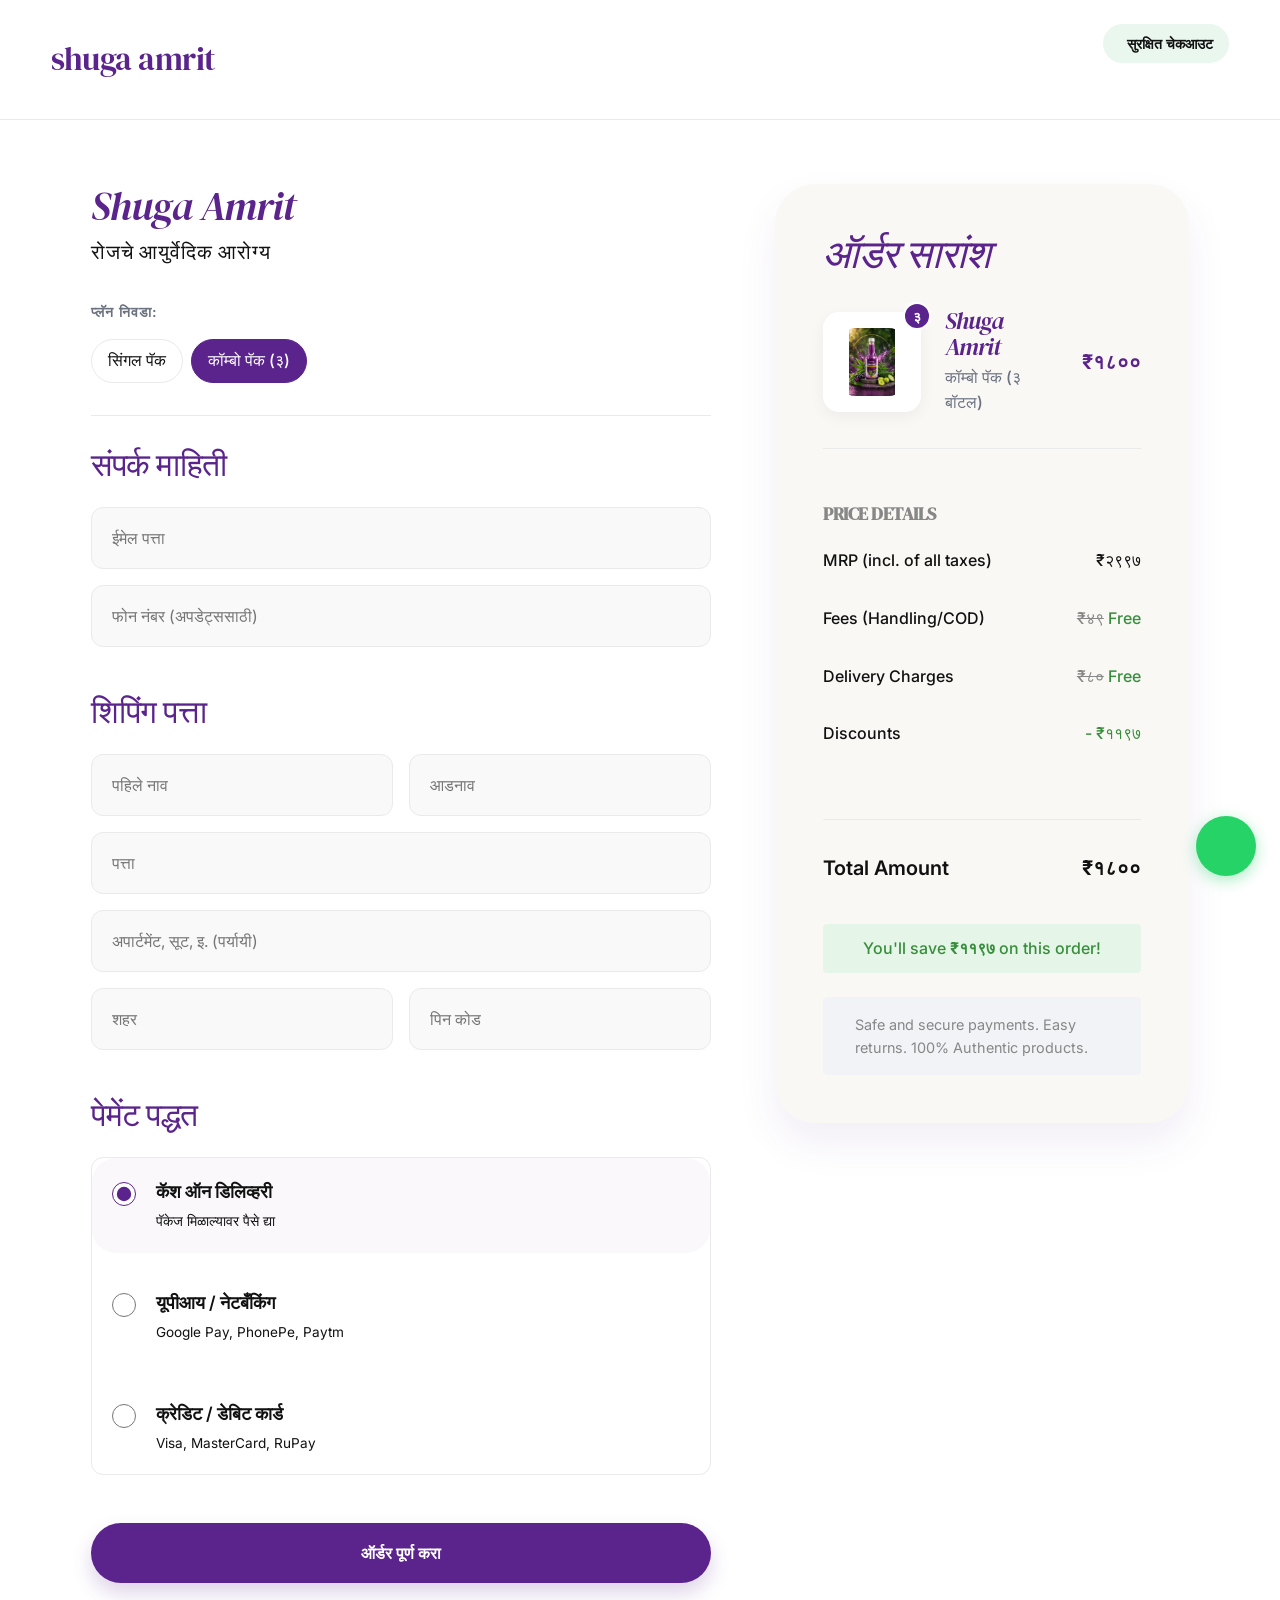
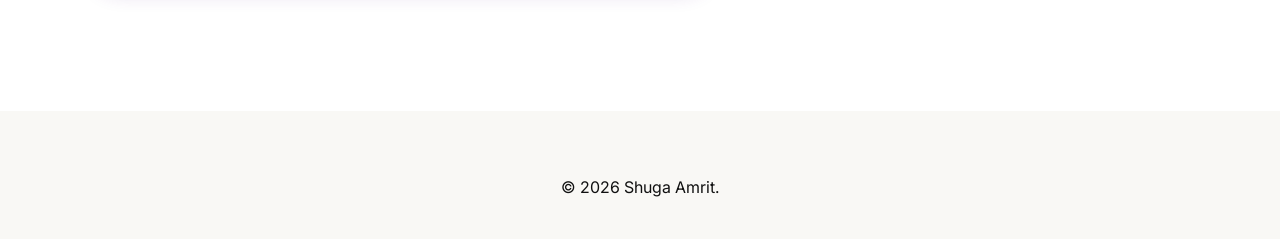
==== commit 3c5effdf: "Update checkout to Flipkart premium style and fix mobile payment responsiveness" ====
--- a/checkout.html
+++ b/checkout.html
@@ -131,20 +131,38 @@
                     <div class="item-price" id="planPrice">₹१८००</div>
                 </div>
 
-                <div class="summary-lines">
-                    <div class="line">
-                        <span>उप-एकूण</span>
-                        <span id="subtotalPrice">₹१८००</span>
-                    </div>
-                    <div class="line">
-                        <span>शिपिंग</span>
-                        <span>मोफत</span>
-                    </div>
-                </div>
-                
-                <div class="summary-total">
-                    <span>एकूण</span>
-                    <span class="total-price" id="totalPrice">₹१८००</span>
+                <div class="summary-lines flipkart-style">
+                    <h4 class="fp-heading">Price Details</h4>
+                    <div class="line">
+                        <span class="fp-label">MRP (incl. of all taxes)</span>
+                        <span id="mrpPrice">₹२२५०</span>
+                    </div>
+                    <div class="line">
+                        <span class="fp-label">Fees (Handling/COD)</span>
+                        <span><del style="color: #878787;">₹४९</del> <span style="color: #388e3c;">Free</span></span>
+                    </div>
+                    <div class="line">
+                        <span class="fp-label">Delivery Charges</span>
+                        <span><del style="color: #878787;">₹८०</del> <span style="color: #388e3c;">Free</span></span>
+                    </div>
+                    <div class="line">
+                        <span class="fp-label">Discounts</span>
+                        <span style="color: #388e3c;" id="discountPrice">- ₹४५०</span>
+                    </div>
+                </div>
+                
+                <div class="summary-total flipkart-total">
+                    <span style="font-weight: 600;">Total Amount</span>
+                    <span class="total-price" id="totalPrice" style="font-weight: 700;">₹१८००</span>
+                </div>
+                
+                <div class="flipkart-savings-banner">
+                    <i class="ri-price-tag-3-fill"></i> You'll save <strong id="saveAmount">₹४५०</strong> on this order!
+                </div>
+                
+                <div class="fp-secure-banner">
+                    <i class="ri-shield-check-fill"></i>
+                    <p>Safe and secure payments. Easy returns. 100% Authentic products.</p>
                 </div>
             </div>
         </aside>
--- a/css/styles.css
+++ b/css/styles.css
@@ -262,12 +262,15 @@
 }
 .payment-radio-flex {
     display: flex;
-    align-items: center;
+    align-items: flex-start;
     gap: 1.25rem;
 }
 .payment-radio-flex input[type="radio"] {
-    transform: scale(1.4);
+    width: 24px;
+    height: 24px;
+    margin-top: 4px;
     accent-color: var(--clr-primary);
+    flex-shrink: 0;
 }
 .payment-info {
     display: flex;
@@ -285,9 +288,10 @@
 }
 .payment-icons-group {
     display: flex;
-    gap: 0.75rem;
-    font-size: 1.75rem;
-    color: var(--clr-gray-500);
+    gap: 0.5rem;
+    font-size: 1.5rem;
+    color: var(--clr-gray-400);
+    flex-shrink: 0;
 }
 .payment-icon {
     font-size: 1.75rem;
@@ -544,3 +548,60 @@
         font-size: 1.75rem;
     }
 }
+
+/* ==========================================================================
+   FLIPKART STYLE PRICE DETAILS
+   ========================================================================== */
+.flipkart-style {
+    border-top: 1px dashed var(--clr-gray-300);
+    border-bottom: 1px dashed var(--clr-gray-300);
+    padding: 1.5rem 0;
+    margin: 1.5rem 0;
+    display: flex;
+    flex-direction: column;
+    gap: 1rem;
+}
+.fp-heading {
+    font-size: 1.1rem;
+    color: #878787;
+    margin-bottom: 0.5rem;
+    text-transform: uppercase;
+    font-weight: 600;
+}
+.flipkart-style .line {
+    display: flex;
+    justify-content: space-between;
+    font-size: 1rem;
+    color: var(--clr-dark);
+}
+.flipkart-total {
+    display: flex;
+    justify-content: space-between;
+    font-size: 1.25rem;
+    padding-bottom: 1.5rem;
+    border-bottom: 1px dashed var(--clr-gray-300);
+    margin-bottom: 1rem;
+}
+.flipkart-savings-banner {
+    background: #e5f6e8;
+    color: #388e3c;
+    padding: 0.75rem 1rem;
+    border-radius: 4px;
+    font-weight: 500;
+    text-align: center;
+    font-size: 1rem;
+    margin-bottom: 1.5rem;
+}
+.fp-secure-banner {
+    display: flex;
+    align-items: center;
+    gap: 1rem;
+    color: #878787;
+    font-size: 0.9rem;
+    padding: 1rem;
+    background: #f1f3f6;
+    border-radius: 4px;
+}
+.fp-secure-banner i {
+    font-size: 1.5rem;
+}
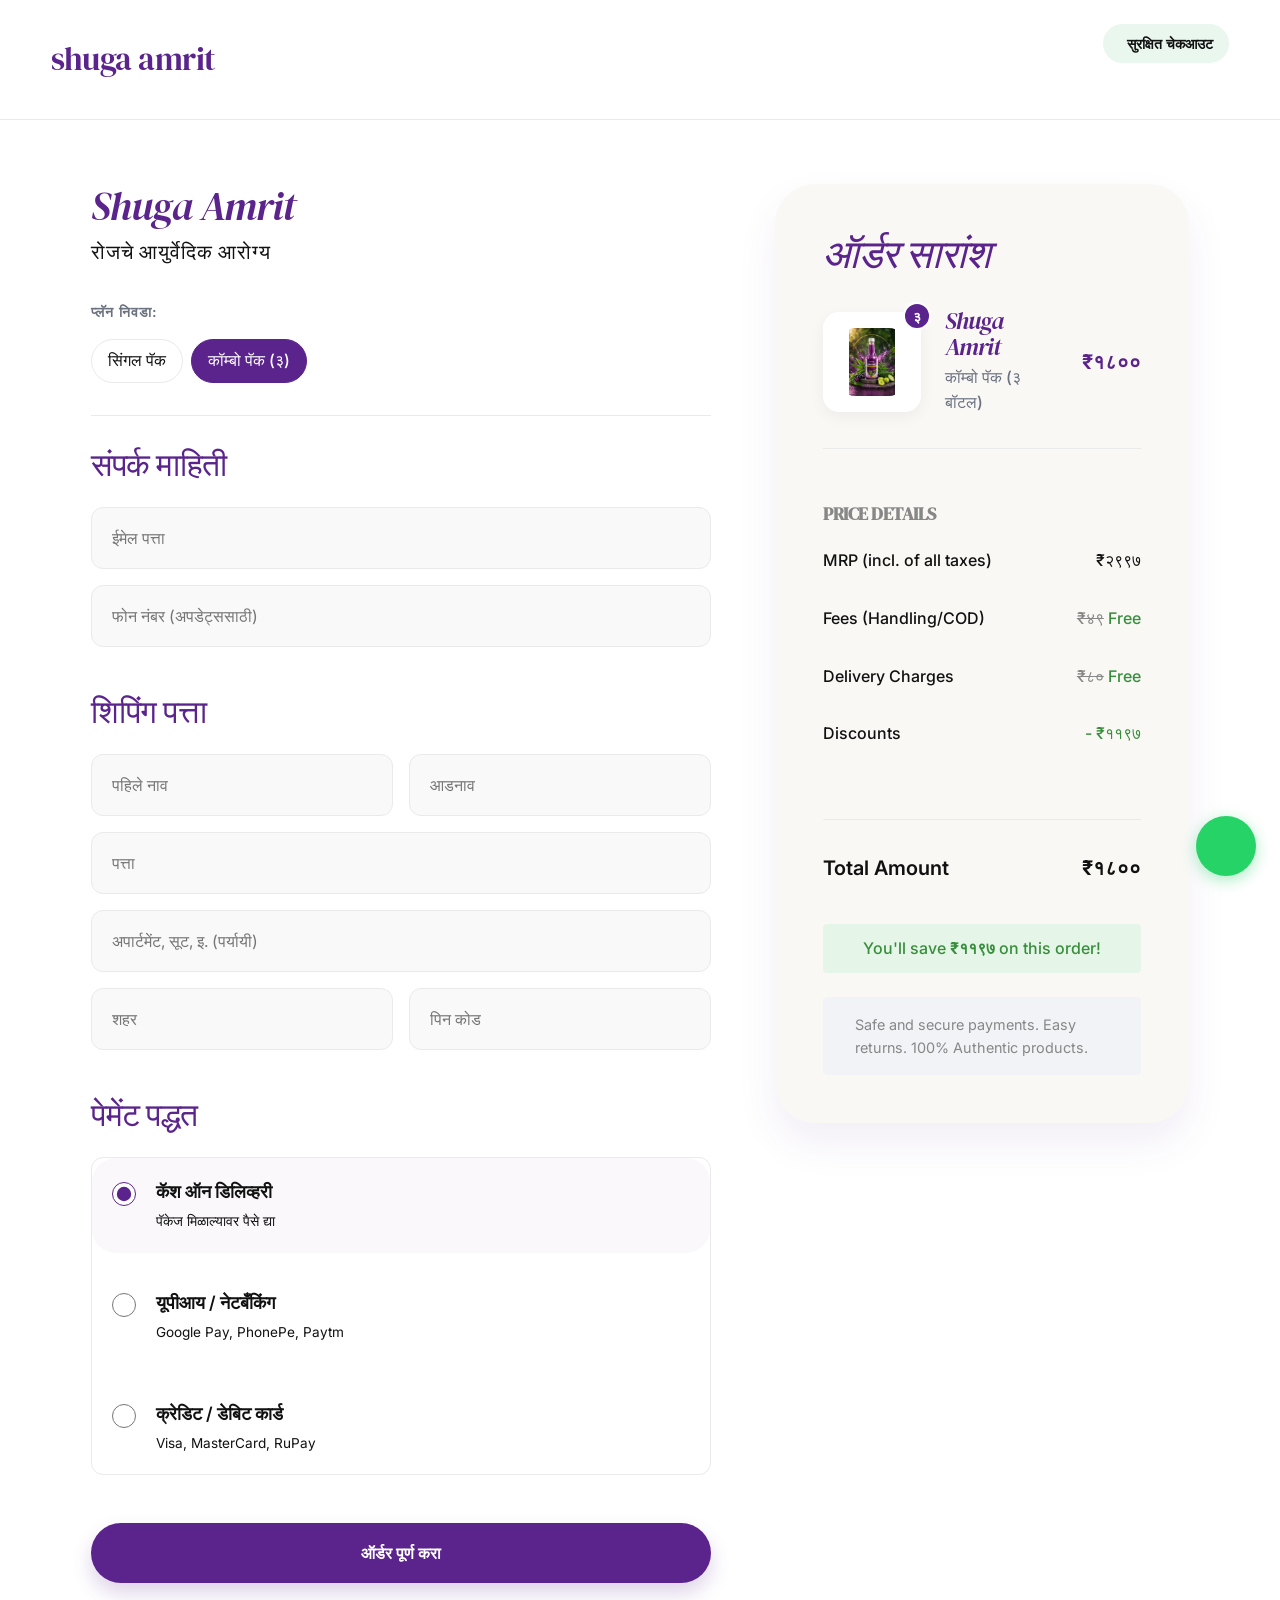
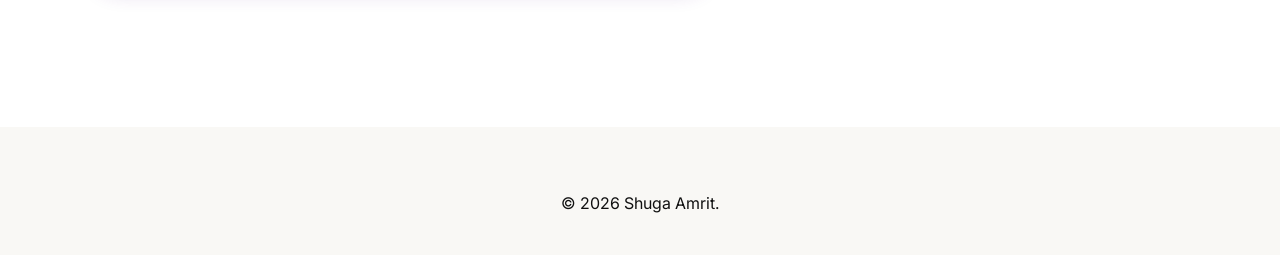
==== commit 5b7fadaa: "Integrate Google Apps Script Webhook on checkout" ====
--- a/checkout.html
+++ b/checkout.html
@@ -43,28 +43,28 @@
                 <section class="form-group">
                     <h3>संपर्क माहिती</h3>
                     <div class="input-row">
-                        <input type="email" placeholder="ईमेल पत्ता" required>
-                    </div>
-                    <div class="input-row">
-                        <input type="tel" placeholder="फोन नंबर (अपडेट्ससाठी)" required>
+                        <input type="email" id="email" placeholder="ईमेल पत्ता" required>
+                    </div>
+                    <div class="input-row">
+                        <input type="tel" id="phone" placeholder="फोन नंबर (अपडेट्ससाठी)" required>
                     </div>
                 </section>
 
                 <section class="form-group">
                     <h3>शिपिंग पत्ता</h3>
                     <div class="input-row split">
-                        <input type="text" placeholder="पहिले नाव" required>
-                        <input type="text" placeholder="आडनाव" required>
-                    </div>
-                    <div class="input-row">
-                        <input type="text" placeholder="पत्ता" required>
-                    </div>
-                    <div class="input-row">
-                        <input type="text" placeholder="अपार्टमेंट, सूट, इ. (पर्यायी)">
+                        <input type="text" id="firstName" placeholder="पहिले नाव" required>
+                        <input type="text" id="lastName" placeholder="आडनाव" required>
+                    </div>
+                    <div class="input-row">
+                        <input type="text" id="address" placeholder="पत्ता" required>
+                    </div>
+                    <div class="input-row">
+                        <input type="text" id="apt" placeholder="अपार्टमेंट, सूट, इ. (पर्यायी)">
                     </div>
                     <div class="input-row split">
-                        <input type="text" placeholder="शहर" required>
-                        <input type="text" placeholder="पिन कोड" required>
+                        <input type="text" id="city" placeholder="शहर" required>
+                        <input type="text" id="pincode" placeholder="पिन कोड" required>
                     </div>
                 </section>
 
@@ -110,7 +110,8 @@
                     </div>
                 </section>
 
-                <button type="submit" class="btn btn-primary btn-block btn-pay">ऑर्डर पूर्ण करा</button>
+                <button type="submit" id="submitBtn" class="btn btn-primary btn-block btn-pay">ऑर्डर पूर्ण करा</button>
+                <div id="formMessage" style="margin-top: 1rem; text-align: center; font-weight: 500;"></div>
             </form>
         </div>
 
--- a/css/styles.css
+++ b/css/styles.css
@@ -172,6 +172,8 @@
 .pricing-card { background: var(--clr-white); border-radius: var(--radius-lg); padding: 3rem; box-shadow: var(--shadow-card); text-align: center; position: relative; border: 2px solid transparent; }
 .pricing-card.featured { border-color: var(--clr-primary); }
 .pricing-badge { position: absolute; top: -15px; left: 50%; transform: translateX(-50%); background: var(--clr-primary); color: var(--clr-white); padding: 0.5rem 1.5rem; border-radius: 100px; font-weight: 700; font-size: 0.9rem; }
+.corner-ribbon { position: absolute; top: -5px; right: -5px; width: 130px; height: 130px; overflow: hidden; z-index: 10; }
+.corner-ribbon-text { position: absolute; display: block; width: 225px; padding: 10px 0; background-color: #ffd700; background-image: linear-gradient(to right, #bf953f, #fcf6ba, #b38728, #fbf5b7, #aa771c); box-shadow: 0 5px 10px rgba(0,0,0,.1); color: #000; font-weight: 800; font-size: 0.8rem; text-transform: uppercase; text-align: center; left: -25px; top: 25px; transform: rotate(45deg); letter-spacing: 1px; }
 .pricing-card img { height: 200px; margin: 0 auto 2rem; object-fit: contain; }
 .pricing-card h3 { font-size: 2.5rem; margin-bottom: 1rem; }
 .price { font-size: 2.5rem; font-weight: 700; color: var(--clr-text); font-family: var(--font-body); margin-bottom: 1.5rem; }
